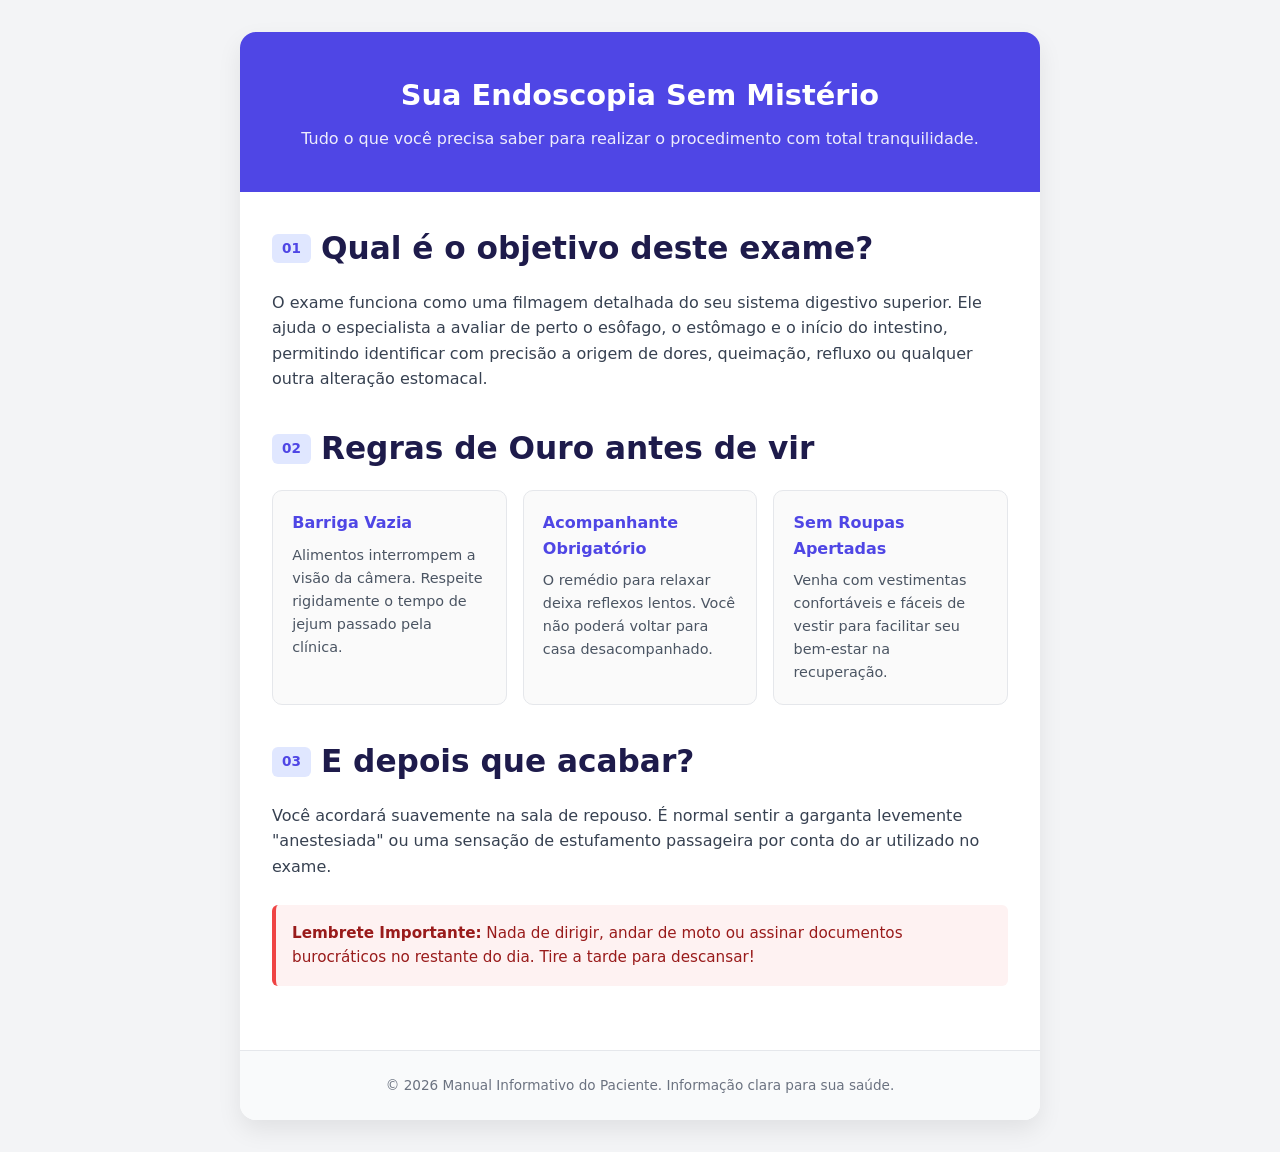
==== index2.html @ 3fd6a36c "versão 6" ====
<!DOCTYPE html>
<html lang="pt-BR">
<head>
    <meta charset="UTF-8">
    <meta name="viewport" content="width=device-width, initial-scale=1.0">
    <title>Guia Prático | Sua Endoscopia Descomplicada</title>
    <style>
        :root {
            --primary: #4f46e5;
            --primary-light: #e0e7ff;
            --dark: #1e1b4b;
            --text: #374151;
            --bg: #f3f4f6;
            --white: #ffffff;
        }

        * {
            box-sizing: border-box;
            margin: 0;
            padding: 0;
            font-family: system-ui, -apple-system, sans-serif;
        }

        body {
            background-color: var(--bg);
            color: var(--text);
            line-height: 1.6;
            padding: 2rem 1rem;
        }

        .cartilha {
            max-width: 800px;
            margin: 0 auto;
            background: var(--white);
            border-radius: 16px;
            overflow: hidden;
            box-shadow: 0 10px 25px rgba(0,0,0,0.08);
        }

        header {
            background-color: var(--primary);
            color: var(--white);
            padding: 2.5rem 2rem;
            text-align: center;
        }

        header h1 {
            font-size: 1.8rem;
            margin-bottom: 0.5rem;
        }

        header p {
            opacity: 0.9;
            font-size: 1rem;
        }

        .content {
            padding: 2rem;
        }

        .block {
            margin-bottom: 2rem;
        }

        .block-title {
            display: flex;
            align-items: center;
            gap: 10px;
            font-size: 1.3rem;
            color: var(--dark);
            margin-bottom: 1rem;
        }

        .badge {
            background: var(--primary-light);
            color: var(--primary);
            padding: 4px 10px;
            border-radius: 6px;
            font-size: 0.85rem;
            font-weight: bold;
        }

        .tips-grid {
            display: grid;
            grid-template-columns: repeat(auto-fit, minmax(220px, 1fr));
            gap: 1rem;
        }

        .tip-card {
            background-color: #fafafa;
            border: 1px solid #e5e7eb;
            border-radius: 10px;
            padding: 1.2rem;
        }

        .tip-card h4 {
            color: var(--primary);
            margin-bottom: 0.5rem;
        }

        .tip-card p {
            font-size: 0.9rem;
            color: #4b5563;
        }

        .alert-banner {
            background-color: #fef2f2;
            border-left: 4px solid #ef4444;
            color: #991b1b;
            padding: 1rem;
            border-radius: 6px;
            font-size: 0.95rem;
        }

        footer {
            background-color: #f9fafb;
            border-top: 1px solid #e5e7eb;
            text-align: center;
            padding: 1.5rem;
            font-size: 0.85rem;
            color: #6b7280;
        }
    </style>
</head>
<body>

    <article class="cartilha">
        
        <header>
            <h1>Sua Endoscopia Sem Mistério</h1>
            <p>Tudo o que você precisa saber para realizar o procedimento com total tranquilidade.</p>
        </header>

        <div class="content">

            <section class="block">
                <div class="block-title">
                    <span class="badge">01</span>
                    <h2>Qual é o objetivo deste exame?</h2>
                </div>
                <p>O exame funciona como uma filmagem detalhada do seu sistema digestivo superior. Ele ajuda o especialista a avaliar de perto o esôfago, o estômago e o início do intestino, permitindo identificar com precisão a origem de dores, queimação, refluxo ou qualquer outra alteração estomacal.</p>
            </section>

            <section class="block">
                <div class="block-title">
                    <span class="badge">02</span>
                    <h2>Regras de Ouro antes de vir</h2>
                </div>

                <div class="tips-grid">
                    <article class="tip-card">
                        <h4>Barriga Vazia</h4>
                        <p>Alimentos interrompem a visão da câmera. Respeite rigidamente o tempo de jejum passado pela clínica.</p>
                    </article>

                    <article class="tip-card">
                        <h4>Acompanhante Obrigatório</h4>
                        <p>O remédio para relaxar deixa reflexos lentos. Você não poderá voltar para casa desacompanhado.</p>
                    </article>

                    <article class="tip-card">
                        <h4>Sem Roupas Apertadas</h4>
                        <p>Venha com vestimentas confortáveis e fáceis de vestir para facilitar seu bem-estar na recuperação.</p>
                    </article>
                </div>
            </section>

            <section class="block">
                <div class="block-title">
                    <span class="badge">03</span>
                    <h2>E depois que acabar?</h2>
                </div>
                <p>Você acordará suavemente na sala de repouso. É normal sentir a garganta levemente "anestesiada" ou uma sensação de estufamento passageira por conta do ar utilizado no exame.</p>
                
                <br>

                <div class="alert-banner">
                    <strong>Lembrete Importante:</strong> Nada de dirigir, andar de moto ou assinar documentos burocráticos no restante do dia. Tire a tarde para descansar!
                </div>
            </section>

        </div>

        <footer>
            <p>&copy; 2026 Manual Informativo do Paciente. Informação clara para sua saúde.</p>
        </footer>

    </article>

</body>
</html>
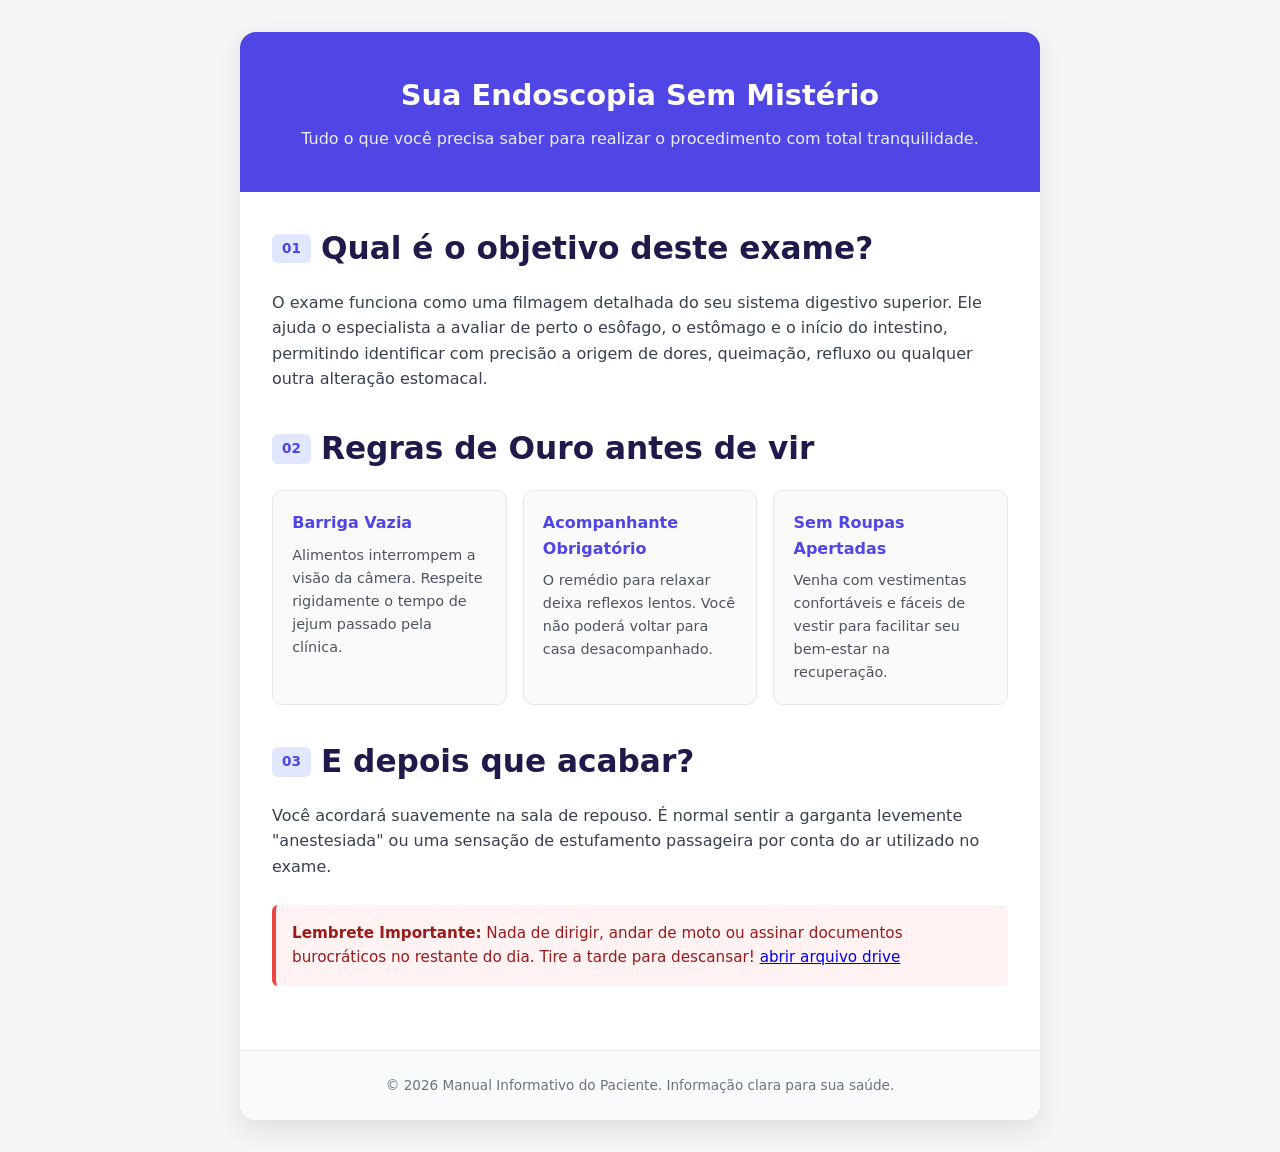
==== commit 8ac8265c: "versao 7" ====
--- a/index2.html
+++ b/index2.html
@@ -176,6 +176,7 @@
 
                 <div class="alert-banner">
                     <strong>Lembrete Importante:</strong> Nada de dirigir, andar de moto ou assinar documentos burocráticos no restante do dia. Tire a tarde para descansar!
+                    <a href="https://drive.google.com/file/d/1LnQkl2YCLDbBUe_FfVn-evIwHdm98TzM/view?usp=sharing"> abrir arquivo drive</a>
                 </div>
             </section>
 
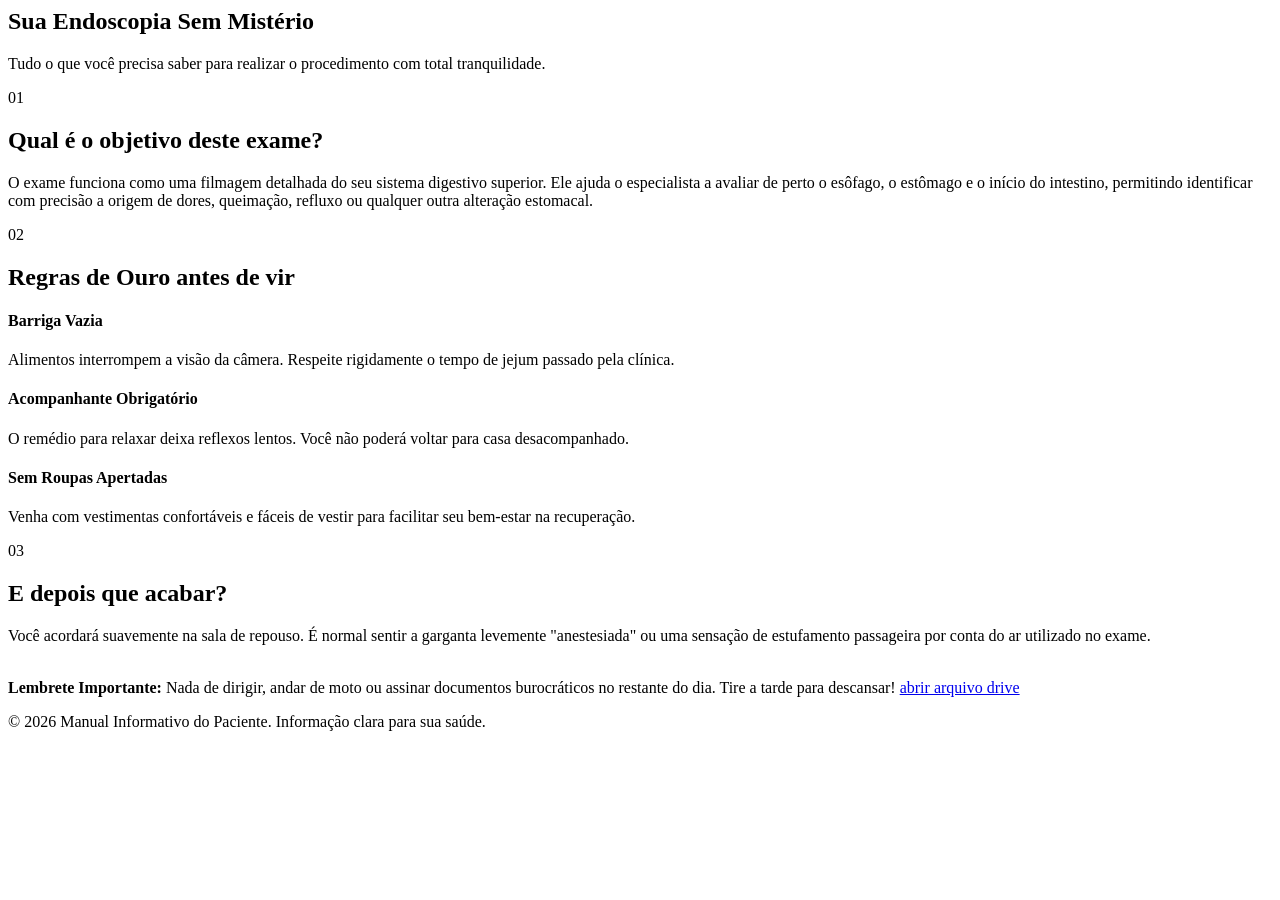
==== commit f278591d: "versão 9" ====
--- a/index2.html
+++ b/index2.html
@@ -1,126 +1,10 @@
-<!DOCTYPE html>
+<html>
 <html lang="pt-BR">
 <head>
     <meta charset="UTF-8">
     <meta name="viewport" content="width=device-width, initial-scale=1.0">
     <title>Guia Prático | Sua Endoscopia Descomplicada</title>
-    <style>
-        :root {
-            --primary: #4f46e5;
-            --primary-light: #e0e7ff;
-            --dark: #1e1b4b;
-            --text: #374151;
-            --bg: #f3f4f6;
-            --white: #ffffff;
-        }
-
-        * {
-            box-sizing: border-box;
-            margin: 0;
-            padding: 0;
-            font-family: system-ui, -apple-system, sans-serif;
-        }
-
-        body {
-            background-color: var(--bg);
-            color: var(--text);
-            line-height: 1.6;
-            padding: 2rem 1rem;
-        }
-
-        .cartilha {
-            max-width: 800px;
-            margin: 0 auto;
-            background: var(--white);
-            border-radius: 16px;
-            overflow: hidden;
-            box-shadow: 0 10px 25px rgba(0,0,0,0.08);
-        }
-
-        header {
-            background-color: var(--primary);
-            color: var(--white);
-            padding: 2.5rem 2rem;
-            text-align: center;
-        }
-
-        header h1 {
-            font-size: 1.8rem;
-            margin-bottom: 0.5rem;
-        }
-
-        header p {
-            opacity: 0.9;
-            font-size: 1rem;
-        }
-
-        .content {
-            padding: 2rem;
-        }
-
-        .block {
-            margin-bottom: 2rem;
-        }
-
-        .block-title {
-            display: flex;
-            align-items: center;
-            gap: 10px;
-            font-size: 1.3rem;
-            color: var(--dark);
-            margin-bottom: 1rem;
-        }
-
-        .badge {
-            background: var(--primary-light);
-            color: var(--primary);
-            padding: 4px 10px;
-            border-radius: 6px;
-            font-size: 0.85rem;
-            font-weight: bold;
-        }
-
-        .tips-grid {
-            display: grid;
-            grid-template-columns: repeat(auto-fit, minmax(220px, 1fr));
-            gap: 1rem;
-        }
-
-        .tip-card {
-            background-color: #fafafa;
-            border: 1px solid #e5e7eb;
-            border-radius: 10px;
-            padding: 1.2rem;
-        }
-
-        .tip-card h4 {
-            color: var(--primary);
-            margin-bottom: 0.5rem;
-        }
-
-        .tip-card p {
-            font-size: 0.9rem;
-            color: #4b5563;
-        }
-
-        .alert-banner {
-            background-color: #fef2f2;
-            border-left: 4px solid #ef4444;
-            color: #991b1b;
-            padding: 1rem;
-            border-radius: 6px;
-            font-size: 0.95rem;
-        }
-
-        footer {
-            background-color: #f9fafb;
-            border-top: 1px solid #e5e7eb;
-            text-align: center;
-            padding: 1.5rem;
-            font-size: 0.85rem;
-            color: #6b7280;
-        }
-    </style>
+    
 </head>
 <body>
 
